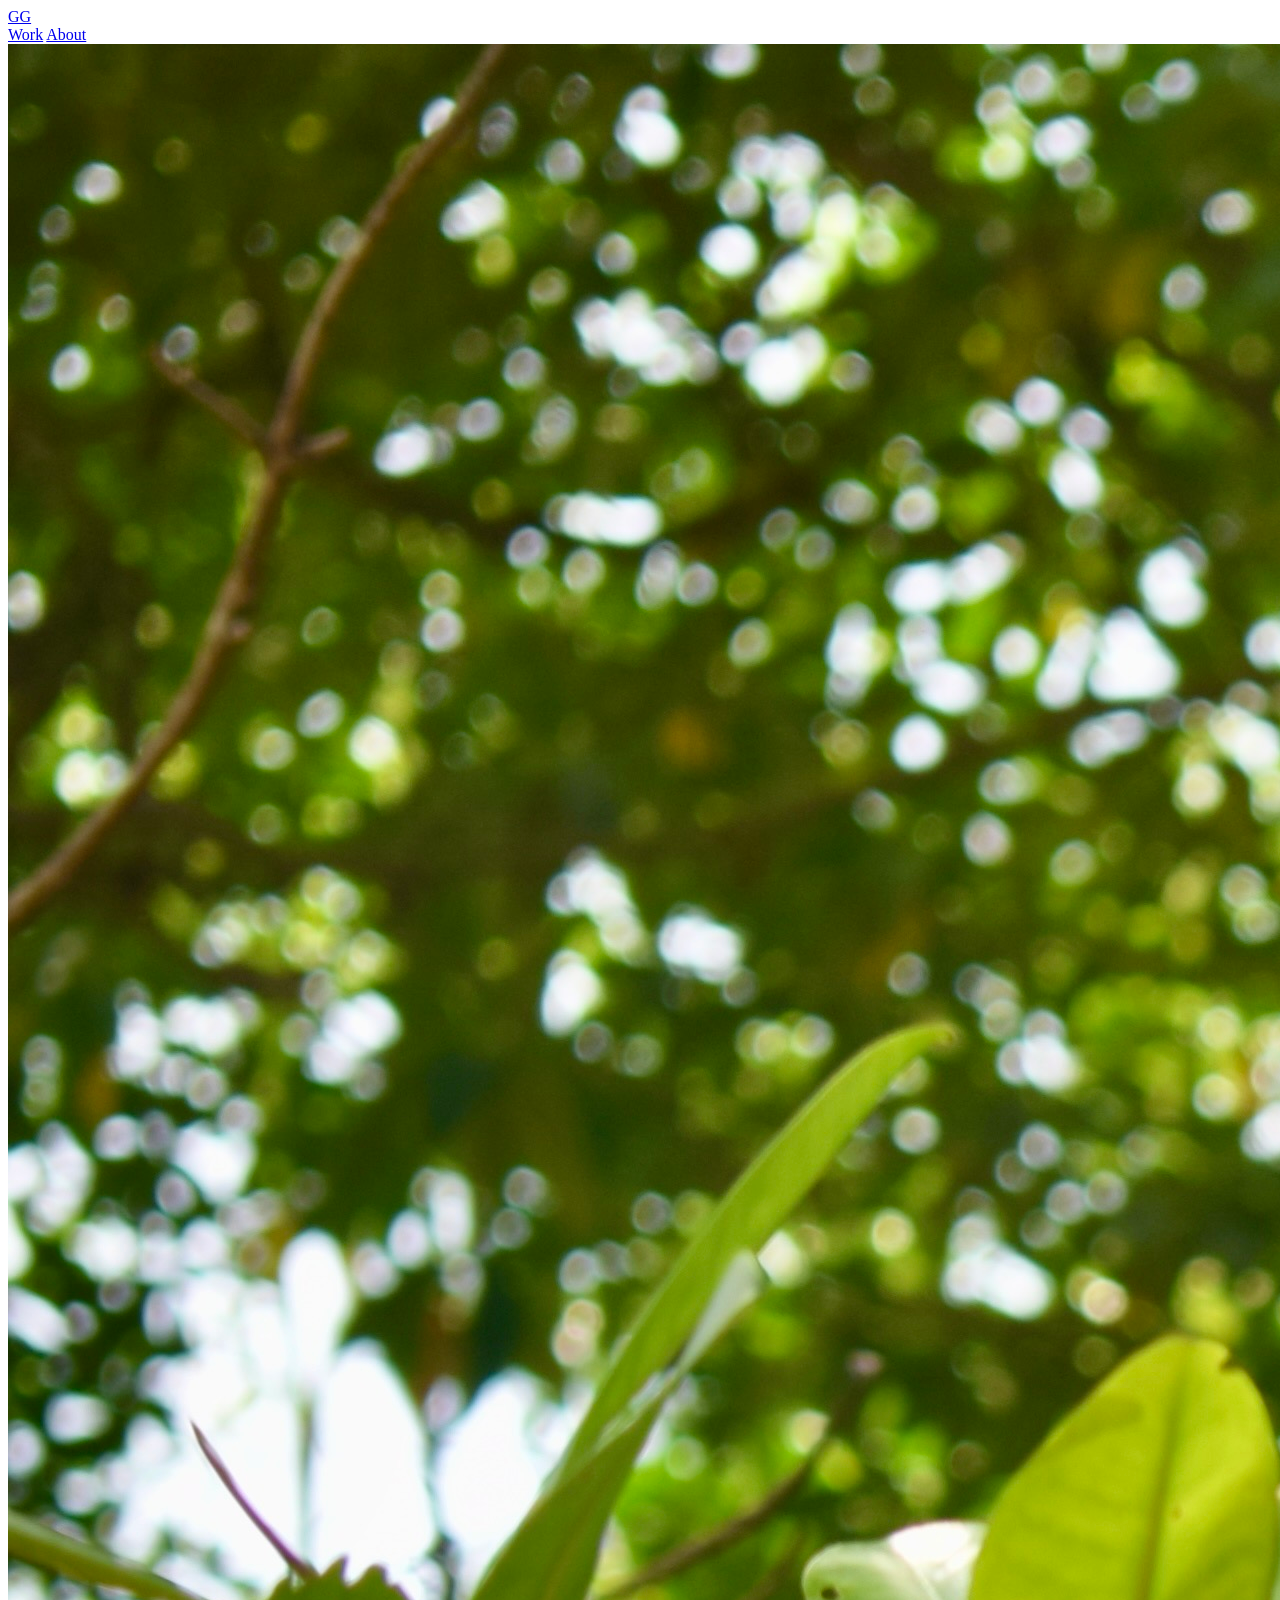
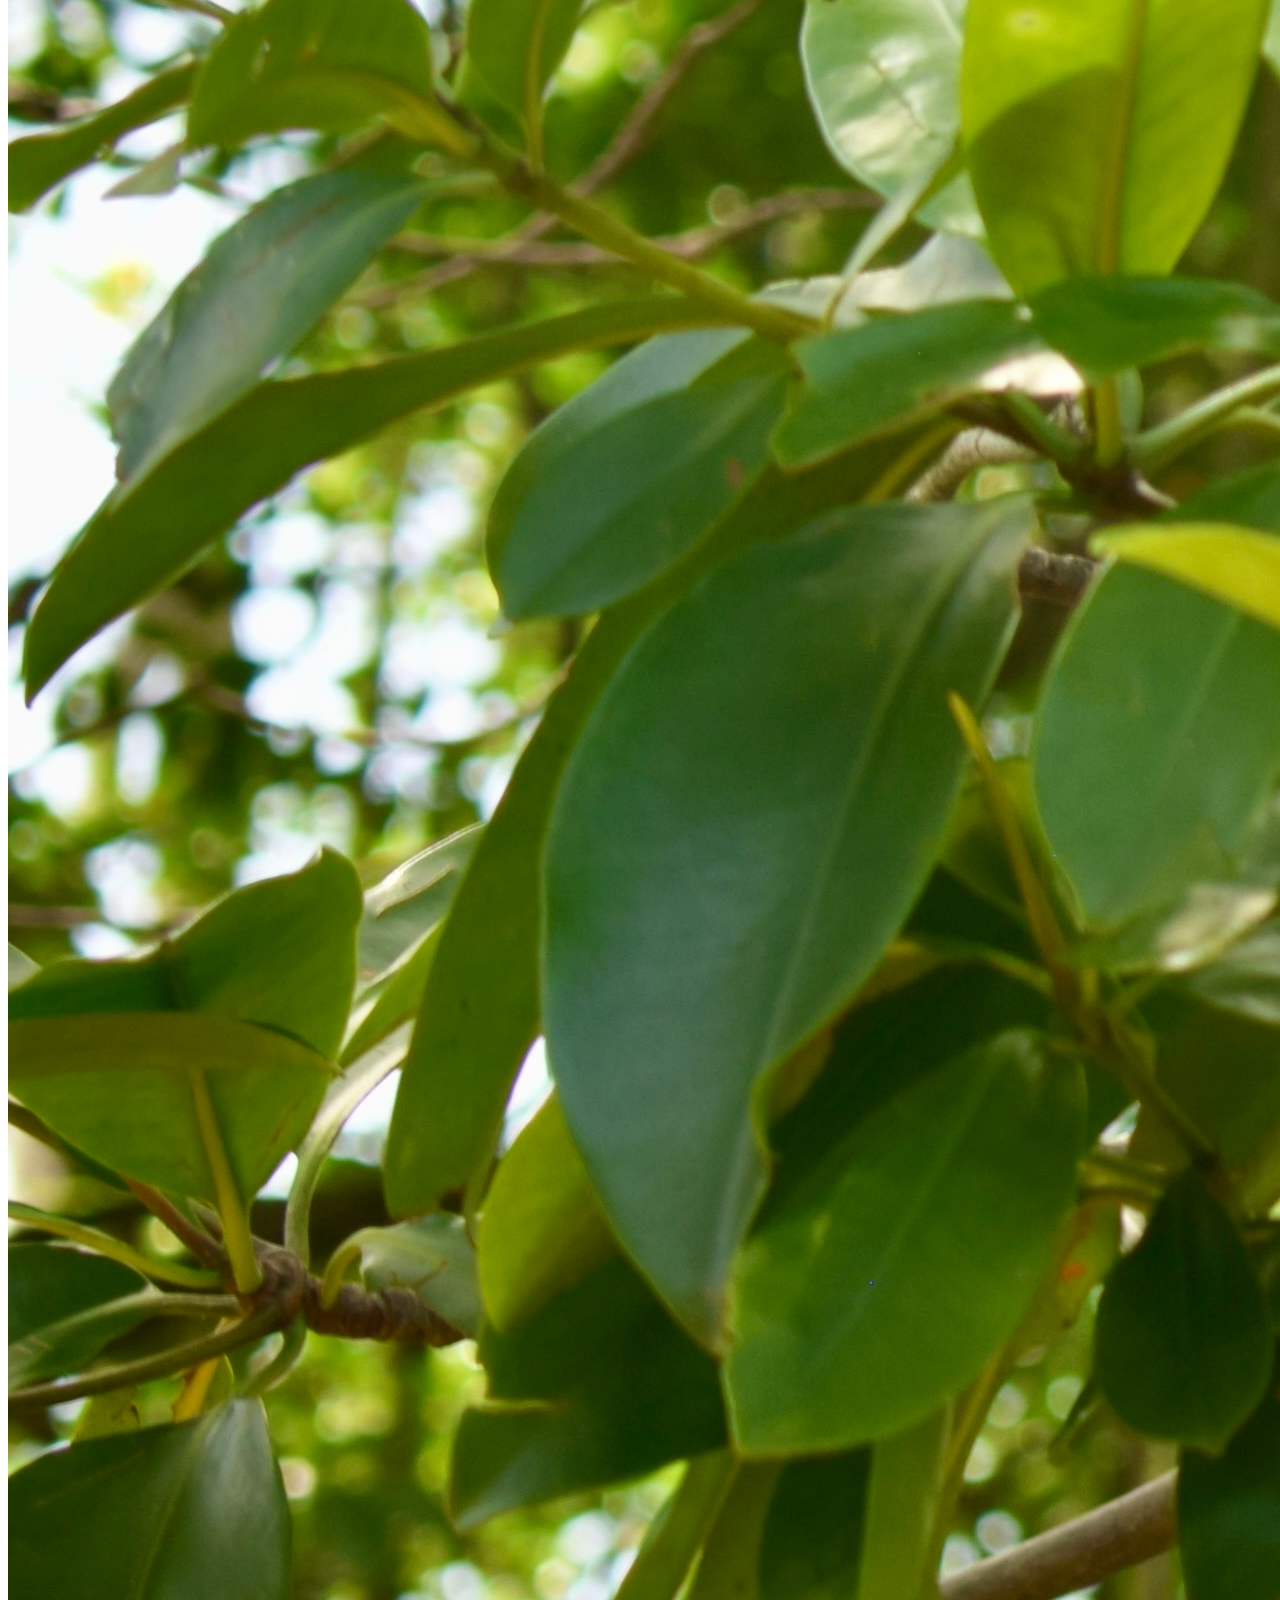
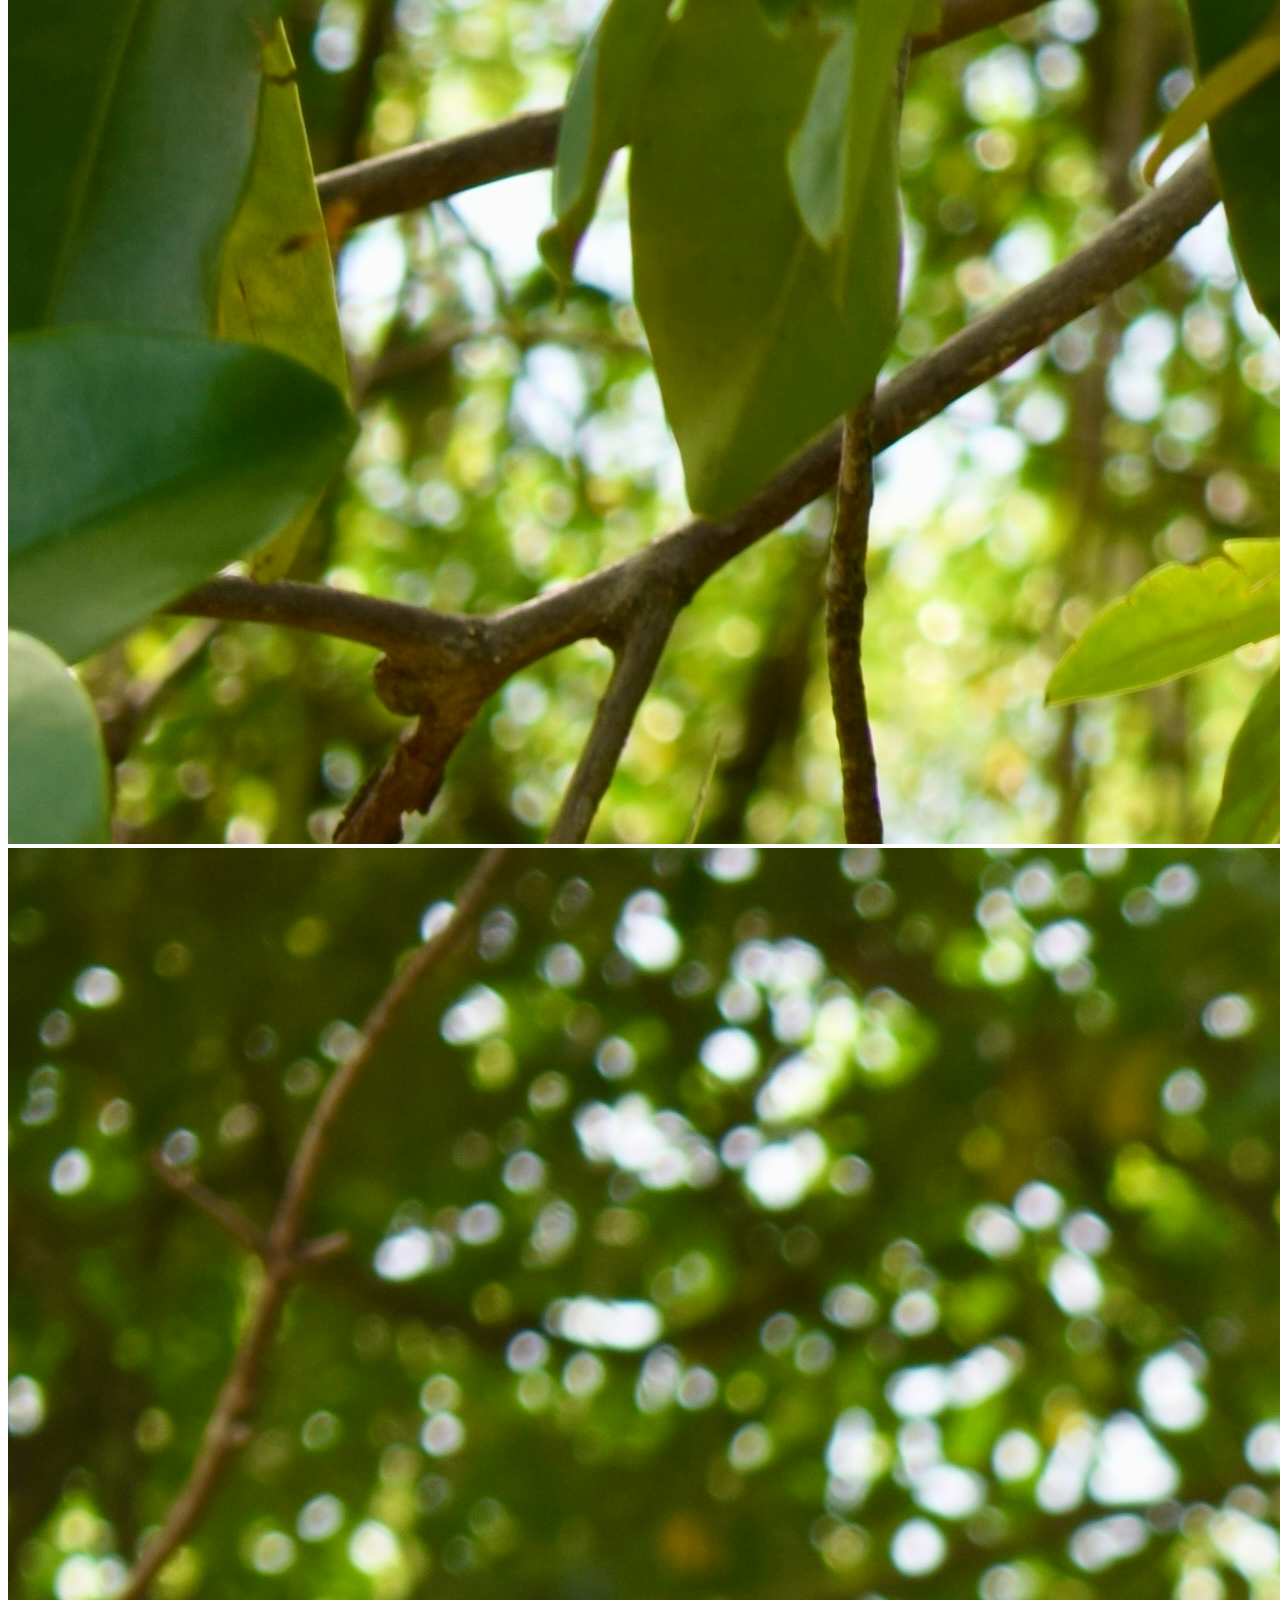
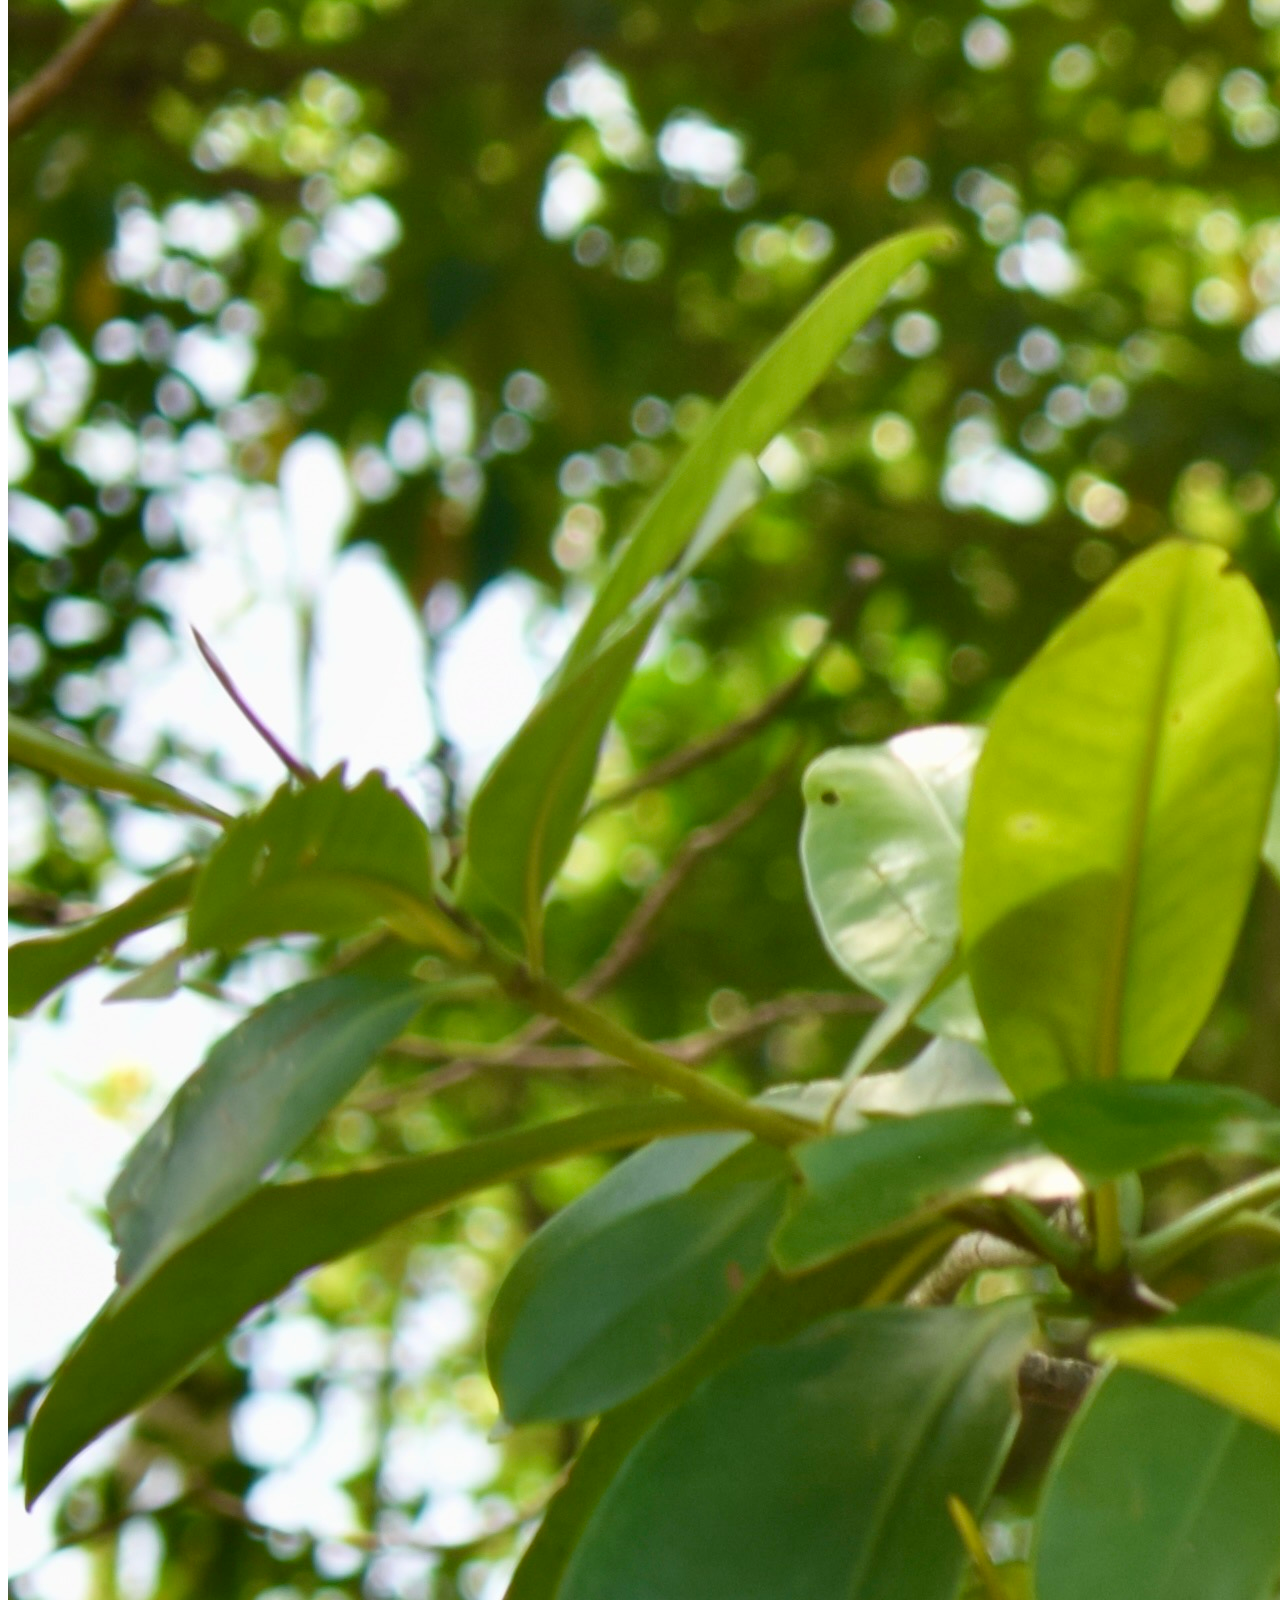
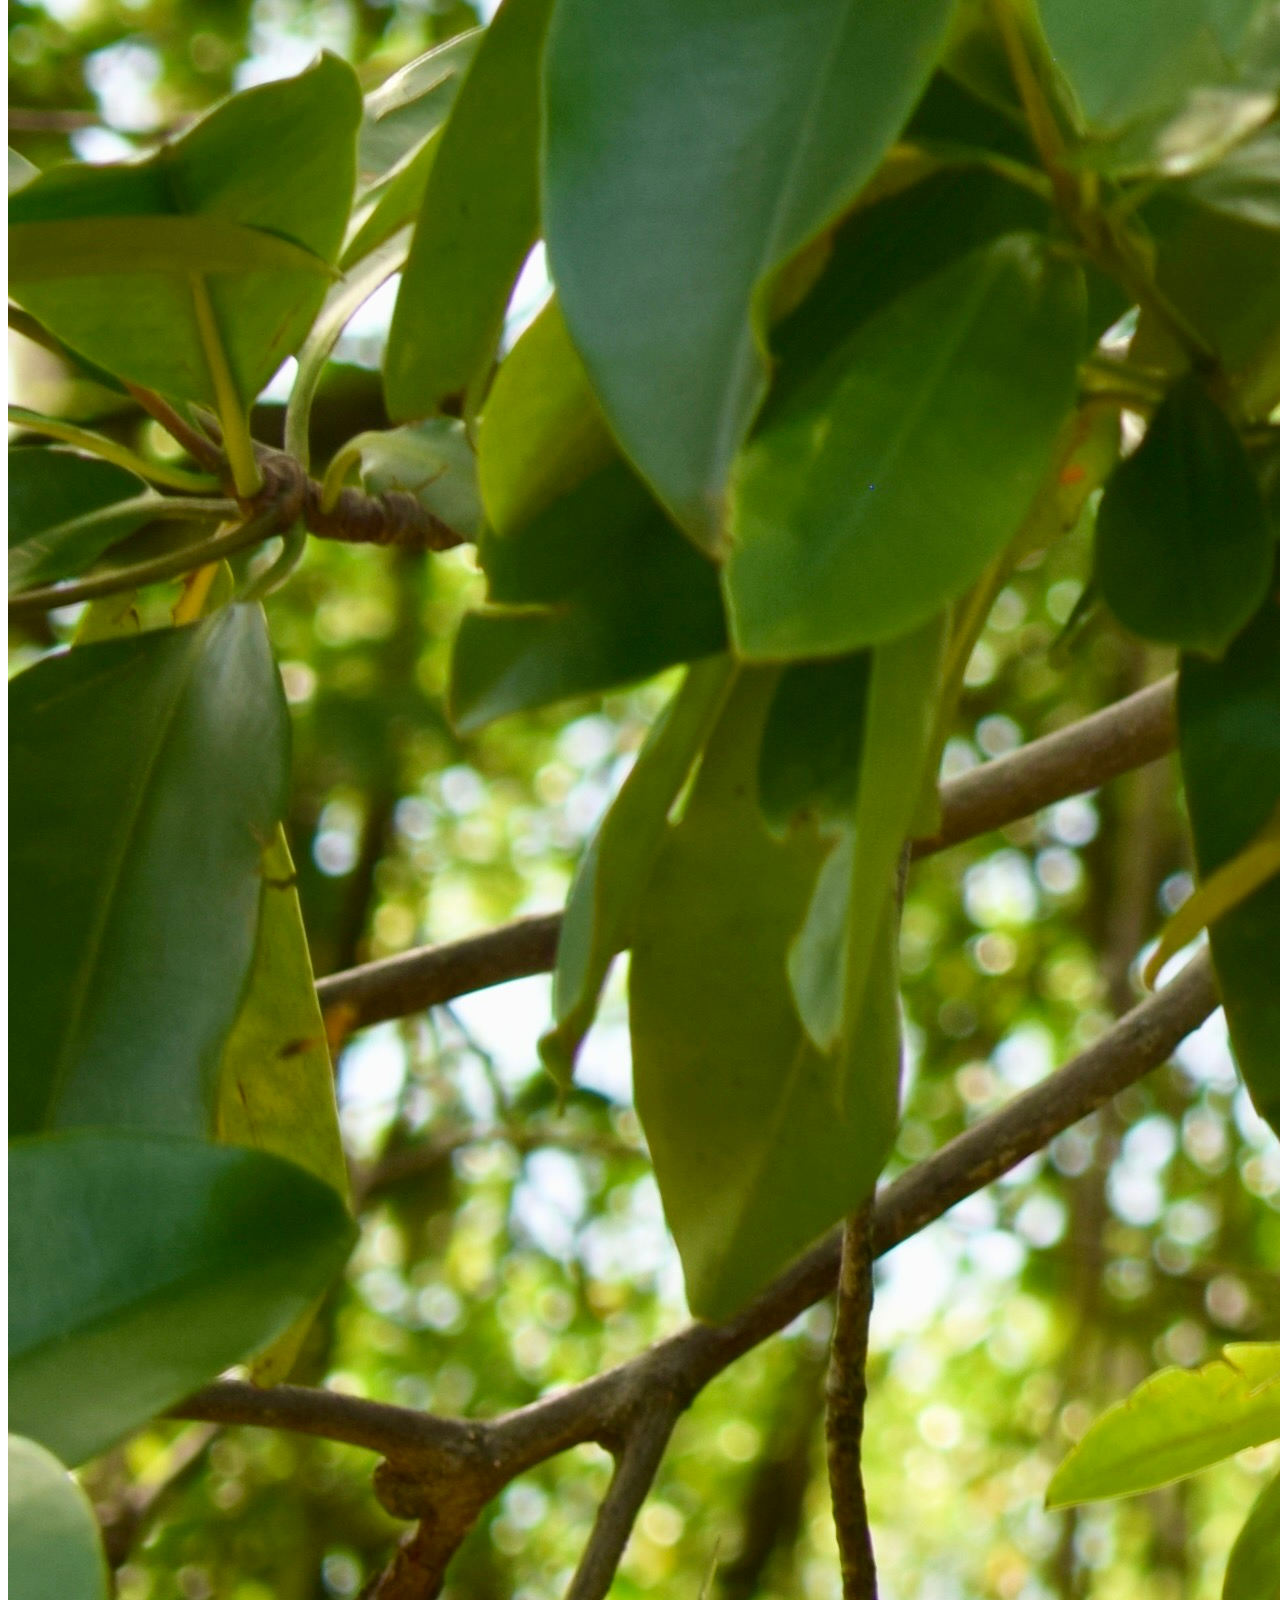
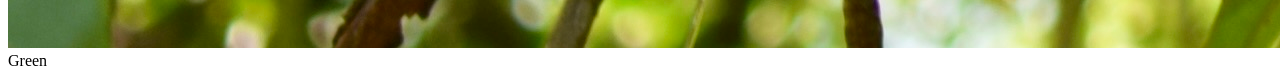
==== index.html @ c8d43d5b "Add initial HTML structure for GG Photography site" ====
<!DOCTYPE html>
<html lang="en">
<head>
  <meta charset="UTF-8">
  <meta name="viewport" content="width=device-width, initial-scale=1.0">
  <title>GG Photography</title>
  <link rel="stylesheet" href="style.css">
</head>
<body>
  <header class="site-header">
    <div class="header-inner">
      <a class="logo" href="index.html">GG</a>
      <nav>
        <a href="index.html" class="active">Work</a>
        <a href="about.html">About</a>
      </nav>
    </div>
  </header>

  <main class="gallery">
    <div class="gallery-track">

      <article class="story-card" onclick="window.location='green/index.html'">
        <div class="card-inner">
          <img class="photo bw"    src="green/DSC_0020.JPG" alt="Green – black and white">
          <img class="photo color" src="green/DSC_0020.JPG" alt="Green – color">
          <div class="card-title">Green</div>
        </div>
      </article>

    </div>
  </main>

  <script src="script.js"></script>
</body>
</html>
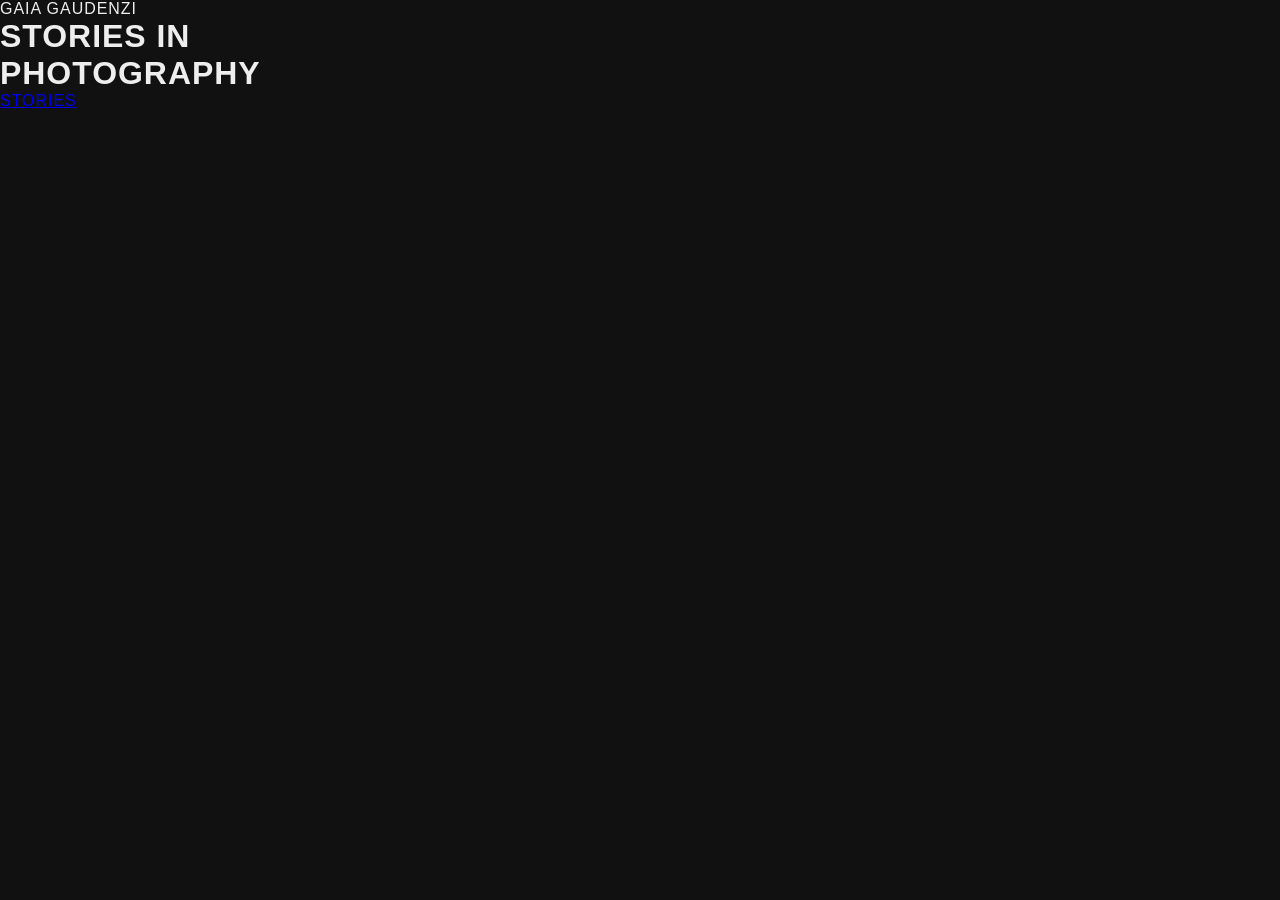
==== commit c2f217de: "Revise index.html for new branding and layout Updated title and added landing sections with name, ta" ====
--- a/index.html
+++ b/index.html
@@ -3,33 +3,27 @@
 <head>
   <meta charset="UTF-8">
   <meta name="viewport" content="width=device-width, initial-scale=1.0">
-  <title>GG Photography</title>
+  <title>Gaia Gaudenzi</title>
   <link rel="stylesheet" href="style.css">
 </head>
-<body>
-  <header class="site-header">
-    <div class="header-inner">
-      <a class="logo" href="index.html">GG</a>
-      <nav>
-        <a href="index.html" class="active">Work</a>
-        <a href="about.html">About</a>
-      </nav>
-    </div>
-  </header>
+<body class="landing">
 
-  <main class="gallery">
-    <div class="gallery-track">
+  <div class="landing-bg" style="background-image:url('DSC_0516.JPG')"></div>
+  <div class="landing-overlay"></div>
 
-      <article class="story-card" onclick="window.location='green/index.html'">
-        <div class="card-inner">
-          <img class="photo bw"    src="green/DSC_0020.JPG" alt="Green – black and white">
-          <img class="photo color" src="green/DSC_0020.JPG" alt="Green – color">
-          <div class="card-title">Green</div>
-        </div>
-      </article>
+  <!-- Top-left: name -->
+  <div class="landing-name">
+    <span>GAIA</span>
+    <span>GAUDENZI</span>
+  </div>
 
-    </div>
-  </main>
+  <!-- Centre: tagline -->
+  <div class="landing-center">
+    <h1 class="landing-title">STORIES IN<br>PHOTOGRAPHY</h1>
+  </div>
+
+  <!-- Bottom-right: stories link (vertical) -->
+  <a class="landing-stories-link" href="stories.html">STORIES</a>
 
   <script src="script.js"></script>
 </body>
--- a/style.css
+++ b/style.css
@@ -0,0 +1,290 @@
+/* ============================================================
+   GG Photography Portfolio – style.css
+   Adaptive theme: white by day (6-20h), dark by night (20-6h)
+   ============================================================ */
+
+/* ── RESET & BASE ── */
+*, *::before, *::after { box-sizing: border-box; margin: 0; padding: 0; }
+
+:root {
+  --bg:        #ffffff;
+  --fg:        #111111;
+  --header-bg: rgba(255,255,255,0.92);
+  --accent:    #111;
+  --card-gap:  2vw;
+  --card-h:    90vh;
+}
+
+body.night {
+  --bg:        #111111;
+  --fg:        #eeeeee;
+  --header-bg: rgba(17,17,17,0.92);
+  --accent:    #eee;
+}
+
+html { font-size: 16px; }
+
+body {
+  background: var(--bg);
+  color:       var(--fg);
+  font-family: 'Helvetica Neue', Helvetica, Arial, sans-serif;
+  letter-spacing: 0.06em;
+  overflow-x: hidden;
+  transition: background 0.6s ease, color 0.6s ease;
+}
+
+/* ── HEADER ── */
+.site-header {
+  position:   fixed;
+  top: 0; left: 0; right: 0;
+  z-index:    100;
+  padding:    1.2rem 2.5rem;
+  display:    flex;
+  align-items: center;
+  background: var(--header-bg);
+  backdrop-filter: blur(8px);
+  -webkit-backdrop-filter: blur(8px);
+  border-bottom: 1px solid rgba(128,128,128,0.15);
+  transition: background 0.6s ease;
+}
+
+.header-inner {
+  width:   100%;
+  display: flex;
+  align-items: center;
+  justify-content: space-between;
+}
+
+.logo {
+  font-size:      1.1rem;
+  font-weight:    700;
+  letter-spacing: 0.15em;
+  text-decoration: none;
+  color: var(--fg);
+  text-transform: uppercase;
+}
+
+nav a {
+  margin-left:  2rem;
+  font-size:    0.78rem;
+  font-weight:  500;
+  letter-spacing: 0.12em;
+  text-transform: uppercase;
+  text-decoration: none;
+  color: var(--fg);
+  opacity: 0.55;
+  transition: opacity 0.2s;
+}
+nav a.active,
+nav a:hover { opacity: 1; }
+
+/* ── LANDING GALLERY (horizontal scroll) ── */
+.gallery {
+  padding-top: 70px;        /* header height */
+  height:      100vh;
+  overflow:    hidden;
+  display:     flex;
+  align-items: center;
+}
+
+.gallery-track {
+  display:         flex;
+  flex-direction:  row;
+  gap:             var(--card-gap);
+  padding:         0 3vw;
+  overflow-x:      auto;
+  scroll-snap-type: x mandatory;
+  -webkit-overflow-scrolling: touch;
+  height:          100%;
+  align-items:     center;
+  scrollbar-width: none;      /* Firefox */
+}
+.gallery-track::-webkit-scrollbar { display: none; }
+
+/* ── STORY CARD ── */
+.story-card {
+  flex:           0 0 auto;
+  width:          clamp(280px, 55vw, 820px);
+  height:         var(--card-h);
+  cursor:         pointer;
+  scroll-snap-align: center;
+  position:       relative;
+  overflow:       hidden;
+  border-radius:  2px;
+}
+
+.card-inner {
+  position: relative;
+  width:    100%;
+  height:   100%;
+}
+
+/* Both images fill the card */
+.card-inner .photo {
+  position:    absolute;
+  inset:       0;
+  width:       100%;
+  height:      100%;
+  object-fit:  cover;
+  display:     block;
+  transition:  opacity 0.55s ease, filter 0.55s ease;
+}
+
+/* BW layer – always on top at rest, filtered to grayscale */
+.card-inner .photo.bw {
+  filter:  grayscale(1);
+  opacity: 1;
+  z-index: 2;
+}
+
+/* Color layer – underneath, full color */
+.card-inner .photo.color {
+  filter:  grayscale(0);
+  opacity: 0;
+  z-index: 1;
+}
+
+/* On hover: fade bw out, color in */
+.story-card:hover .photo.bw    { opacity: 0; }
+.story-card:hover .photo.color { opacity: 1; }
+
+/* Card title */
+.card-title {
+  position:    absolute;
+  inset:       0;
+  display:     flex;
+  align-items: center;
+  justify-content: center;
+  font-size:   clamp(2rem, 5vw, 4.5rem);
+  font-weight: 300;
+  letter-spacing: 0.25em;
+  text-transform: uppercase;
+  color:       rgba(255,255,255,0.0);
+  text-shadow: none;
+  z-index:     3;
+  transition:  color 0.45s ease;
+  pointer-events: none;
+  user-select: none;
+}
+
+.story-card:hover .card-title {
+  color: rgba(255,255,255,0.92);
+  text-shadow: 0 2px 24px rgba(0,0,0,0.45);
+}
+
+/* ── STORY PAGE (green/index.html) ── */
+.story-page {
+  padding-top: 80px;
+}
+
+.story-page-header {
+  padding: 3rem 3vw 2rem;
+}
+
+.story-page-header h1 {
+  font-size:   clamp(2rem, 6vw, 5rem);
+  font-weight: 200;
+  letter-spacing: 0.3em;
+  text-transform: uppercase;
+}
+
+.story-back {
+  display:         inline-flex;
+  align-items:     center;
+  gap:             0.5rem;
+  font-size:       0.78rem;
+  letter-spacing:  0.12em;
+  text-transform:  uppercase;
+  text-decoration: none;
+  color:           var(--fg);
+  opacity:         0.55;
+  margin-bottom:   1.5rem;
+  transition:      opacity 0.2s;
+}
+.story-back:hover { opacity: 1; }
+
+/* Masonry-style photo grid */
+.photo-grid {
+  columns:        2 420px;
+  column-gap:     1rem;
+  padding:        0 3vw 4rem;
+}
+
+.photo-grid figure {
+  break-inside:  avoid;
+  margin-bottom: 1rem;
+  overflow:      hidden;
+}
+
+.photo-grid img {
+  display:    block;
+  width:      100%;
+  height:     auto;
+  object-fit: cover;
+  transition: transform 0.5s ease, opacity 0.4s;
+}
+
+.photo-grid figure:hover img {
+  transform: scale(1.02);
+}
+
+/* ── LIGHTBOX ── */
+#lightbox {
+  display:         none;
+  position:        fixed;
+  inset:           0;
+  z-index:         999;
+  background:      rgba(0,0,0,0.92);
+  align-items:     center;
+  justify-content: center;
+  padding:         2rem;
+}
+#lightbox.open { display: flex; }
+
+#lightbox img {
+  max-width:  92vw;
+  max-height: 88vh;
+  object-fit: contain;
+  border-radius: 2px;
+}
+
+#lightbox-close {
+  position:   absolute;
+  top:        1.2rem;
+  right:      1.5rem;
+  font-size:  2rem;
+  color:      #fff;
+  background: none;
+  border:     none;
+  cursor:     pointer;
+  line-height: 1;
+  opacity:    0.7;
+  transition: opacity 0.2s;
+}
+#lightbox-close:hover { opacity: 1; }
+
+#lightbox-prev,
+#lightbox-next {
+  position:   absolute;
+  top:        50%;
+  transform:  translateY(-50%);
+  font-size:  2.5rem;
+  color:      #fff;
+  background: none;
+  border:     none;
+  cursor:     pointer;
+  opacity:    0.5;
+  transition: opacity 0.2s;
+  padding:    1rem;
+}
+#lightbox-prev { left:  1rem; }
+#lightbox-next { right: 1rem; }
+#lightbox-prev:hover,
+#lightbox-next:hover { opacity: 1; }
+
+/* ── RESPONSIVE ── */
+@media (max-width: 600px) {
+  .story-card { width: 88vw; }
+  .photo-grid { columns: 1; }
+  nav a { margin-left: 1rem; }
+}
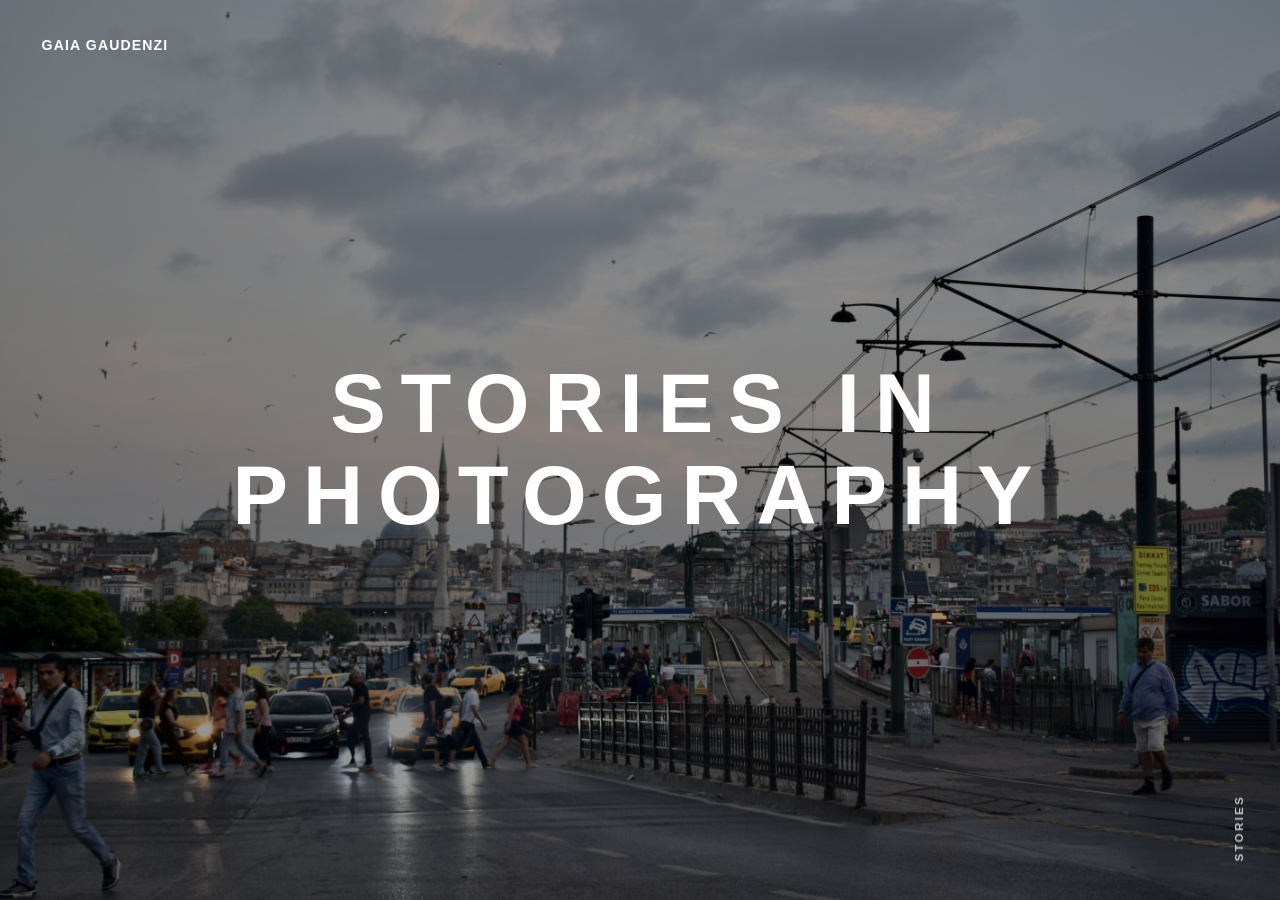
==== commit 959b14fd: "Refactor landing name and title for clarity" ====
--- a/index.html
+++ b/index.html
@@ -11,15 +11,12 @@
   <div class="landing-bg" style="background-image:url('DSC_0516.JPG')"></div>
   <div class="landing-overlay"></div>
 
-  <!-- Top-left: name -->
-  <div class="landing-name">
-    <span>GAIA</span>
-    <span>GAUDENZI</span>
-  </div>
+  <!-- Top-left: name on one line -->
+  <div class="landing-name">GAIA GAUDENZI</div>
 
   <!-- Centre: tagline -->
   <div class="landing-center">
-    <h1 class="landing-title">STORIES IN<br>PHOTOGRAPHY</h1>
+    <h1 class="landing-title">STORIES IN PHOTOGRAPHY</h1>
   </div>
 
   <!-- Bottom-right: stories link (vertical) -->
--- a/style.css
+++ b/style.css
@@ -1,290 +1,354 @@
 /* ============================================================
-   GG Photography Portfolio – style.css
-   Adaptive theme: white by day (6-20h), dark by night (20-6h)
+   Gaia Gaudenzi Photography - style.css
    ============================================================ */
 
-/* ── RESET & BASE ── */
 *, *::before, *::after { box-sizing: border-box; margin: 0; padding: 0; }
+html, body { width: 100%; height: 100%; }
 
 :root {
-  --bg:        #ffffff;
-  --fg:        #111111;
-  --header-bg: rgba(255,255,255,0.92);
-  --accent:    #111;
-  --card-gap:  2vw;
-  --card-h:    90vh;
-}
-
+  --bg:  #ffffff;
+  --fg:  #111111;
+}
 body.night {
-  --bg:        #111111;
-  --fg:        #eeeeee;
-  --header-bg: rgba(17,17,17,0.92);
-  --accent:    #eee;
-}
-
-html { font-size: 16px; }
-
-body {
+  --bg:  #111111;
+  --fg:  #eeeeee;
+}
+
+/* LANDING */
+body.landing {
+  overflow: hidden;
+  font-family: 'Helvetica Neue', Helvetica, Arial, sans-serif;
+}
+.landing-bg {
+  position: fixed;
+  inset: 0;
+  background-size: cover;
+  background-position: center;
+  background-repeat: no-repeat;
+  z-index: 0;
+}
+.landing-overlay {
+  position: fixed;
+  inset: 0;
+  background: rgba(0,0,0,0.42);
+  z-index: 1;
+}
+.landing-name {
+  position: fixed;
+  top: 2.4rem;
+  left: 2.6rem;
+  z-index: 10;
+  display: flex;
+  flex-direction: column;
+  line-height: 1.05;
+  font-size: clamp(0.75rem, 1.1vw, 1rem);
+  font-weight: 700;
+  letter-spacing: 0.08em;
+  color: #ffffff;
+  text-transform: uppercase;
+}
+.landing-center {
+  position: fixed;
+  inset: 0;
+  display: flex;
+  align-items: center;
+  justify-content: center;
+  z-index: 10;
+  pointer-events: none;
+}
+.landing-title {
+  text-align: center;
+  font-size: clamp(2.4rem, 6.5vw, 7rem);
+  font-weight: 700;
+  letter-spacing: 0.18em;
+  line-height: 1.1;
+  color: #ffffff;
+  text-transform: uppercase;
+  pointer-events: auto;
+}
+.landing-stories-link {
+  position: fixed;
+  bottom: 2.4rem;
+  right: 2.2rem;
+  z-index: 10;
+  writing-mode: vertical-rl;
+  text-orientation: mixed;
+  transform: rotate(180deg);
+  font-size: 0.72rem;
+  font-weight: 700;
+  letter-spacing: 0.2em;
+  text-transform: uppercase;
+  text-decoration: none;
+  color: #ffffff;
+  opacity: 0.75;
+  transition: opacity 0.25s;
+}
+.landing-stories-link:hover { opacity: 1; }
+
+/* STORIES PAGE */
+body.stories-page {
   background: var(--bg);
-  color:       var(--fg);
+  color: var(--fg);
   font-family: 'Helvetica Neue', Helvetica, Arial, sans-serif;
-  letter-spacing: 0.06em;
-  overflow-x: hidden;
-  transition: background 0.6s ease, color 0.6s ease;
-}
-
-/* ── HEADER ── */
-.site-header {
-  position:   fixed;
+  transition: background 0.6s, color 0.6s;
+}
+.stories-header {
+  position: fixed;
   top: 0; left: 0; right: 0;
-  z-index:    100;
-  padding:    1.2rem 2.5rem;
-  display:    flex;
-  align-items: center;
-  background: var(--header-bg);
+  z-index: 100;
+  padding: 1.2rem 2.4rem;
+  display: flex;
+  align-items: center;
+  justify-content: space-between;
+  background: var(--bg);
   backdrop-filter: blur(8px);
   -webkit-backdrop-filter: blur(8px);
-  border-bottom: 1px solid rgba(128,128,128,0.15);
-  transition: background 0.6s ease;
-}
-
-.header-inner {
-  width:   100%;
-  display: flex;
-  align-items: center;
-  justify-content: space-between;
-}
-
-.logo {
-  font-size:      1.1rem;
-  font-weight:    700;
-  letter-spacing: 0.15em;
-  text-decoration: none;
-  color: var(--fg);
-  text-transform: uppercase;
-}
-
-nav a {
-  margin-left:  2rem;
-  font-size:    0.78rem;
-  font-weight:  500;
-  letter-spacing: 0.12em;
-  text-transform: uppercase;
-  text-decoration: none;
-  color: var(--fg);
-  opacity: 0.55;
-  transition: opacity 0.2s;
-}
-nav a.active,
-nav a:hover { opacity: 1; }
-
-/* ── LANDING GALLERY (horizontal scroll) ── */
+  border-bottom: 1px solid rgba(128,128,128,0.13);
+  transition: background 0.6s;
+}
+.stories-logo {
+  font-size: 0.82rem;
+  font-weight: 700;
+  letter-spacing: 0.12em;
+  text-transform: uppercase;
+  text-decoration: none;
+  color: var(--fg);
+  display: flex;
+  flex-direction: column;
+  line-height: 1.05;
+}
+.stories-nav a {
+  margin-left: 1.8rem;
+  font-size: 0.72rem;
+  font-weight: 700;
+  letter-spacing: 0.12em;
+  text-transform: uppercase;
+  text-decoration: none;
+  color: var(--fg);
+  opacity: 0.5;
+  transition: opacity 0.2s;
+}
+.stories-nav a.active, .stories-nav a:hover { opacity: 1; }
+
+/* GALLERY */
 .gallery {
-  padding-top: 70px;        /* header height */
-  height:      100vh;
-  overflow:    hidden;
-  display:     flex;
-  align-items: center;
-}
-
+  padding-top: 70px;
+  height: 100vh;
+  display: flex;
+  align-items: center;
+  overflow: hidden;
+}
 .gallery-track {
-  display:         flex;
-  flex-direction:  row;
-  gap:             var(--card-gap);
-  padding:         0 3vw;
-  overflow-x:      auto;
+  display: flex;
+  gap: 2vw;
+  padding: 0 3vw;
+  overflow-x: auto;
   scroll-snap-type: x mandatory;
   -webkit-overflow-scrolling: touch;
-  height:          100%;
-  align-items:     center;
-  scrollbar-width: none;      /* Firefox */
+  height: 100%;
+  align-items: center;
+  scrollbar-width: none;
 }
 .gallery-track::-webkit-scrollbar { display: none; }
 
-/* ── STORY CARD ── */
+/* STORY CARD - smaller */
 .story-card {
-  flex:           0 0 auto;
-  width:          clamp(280px, 55vw, 820px);
-  height:         var(--card-h);
-  cursor:         pointer;
+  flex: 0 0 auto;
+  width: clamp(180px, 28vw, 420px);
+  height: 60vh;
+  cursor: pointer;
   scroll-snap-align: center;
-  position:       relative;
-  overflow:       hidden;
-  border-radius:  2px;
-}
-
+  position: relative;
+  overflow: hidden;
+  border-radius: 2px;
+}
 .card-inner {
   position: relative;
-  width:    100%;
-  height:   100%;
-}
-
-/* Both images fill the card */
+  width: 100%;
+  height: 100%;
+}
 .card-inner .photo {
-  position:    absolute;
-  inset:       0;
-  width:       100%;
-  height:      100%;
-  object-fit:  cover;
-  display:     block;
-  transition:  opacity 0.55s ease, filter 0.55s ease;
-}
-
-/* BW layer – always on top at rest, filtered to grayscale */
+  position: absolute;
+  inset: 0;
+  width: 100%;
+  height: 100%;
+  object-fit: cover;
+  display: block;
+  transition: opacity 0.55s ease, filter 0.55s ease;
+}
 .card-inner .photo.bw {
-  filter:  grayscale(1);
+  filter: grayscale(1);
   opacity: 1;
   z-index: 2;
 }
-
-/* Color layer – underneath, full color */
 .card-inner .photo.color {
-  filter:  grayscale(0);
+  filter: grayscale(0);
   opacity: 0;
   z-index: 1;
 }
-
-/* On hover: fade bw out, color in */
 .story-card:hover .photo.bw    { opacity: 0; }
 .story-card:hover .photo.color { opacity: 1; }
-
-/* Card title */
 .card-title {
-  position:    absolute;
-  inset:       0;
-  display:     flex;
+  position: absolute;
+  inset: 0;
+  display: flex;
   align-items: center;
   justify-content: center;
-  font-size:   clamp(2rem, 5vw, 4.5rem);
-  font-weight: 300;
+  font-size: clamp(1.2rem, 3vw, 2.8rem);
+  font-weight: 700;
   letter-spacing: 0.25em;
   text-transform: uppercase;
-  color:       rgba(255,255,255,0.0);
-  text-shadow: none;
-  z-index:     3;
-  transition:  color 0.45s ease;
+  color: rgba(255,255,255,0.0);
+  z-index: 3;
+  transition: color 0.45s ease;
   pointer-events: none;
   user-select: none;
 }
-
 .story-card:hover .card-title {
   color: rgba(255,255,255,0.92);
-  text-shadow: 0 2px 24px rgba(0,0,0,0.45);
-}
-
-/* ── STORY PAGE (green/index.html) ── */
-.story-page {
+  text-shadow: 0 2px 24px rgba(0,0,0,0.5);
+}
+
+/* STORY DETAIL PAGE */
+body.story-page {
+  background: var(--bg);
+  color: var(--fg);
+  font-family: 'Helvetica Neue', Helvetica, Arial, sans-serif;
+  transition: background 0.6s, color 0.6s;
   padding-top: 80px;
 }
-
+.site-header {
+  position: fixed;
+  top: 0; left: 0; right: 0;
+  z-index: 100;
+  padding: 1.2rem 2.4rem;
+  display: flex;
+  align-items: center;
+  background: var(--bg);
+  backdrop-filter: blur(8px);
+  -webkit-backdrop-filter: blur(8px);
+  border-bottom: 1px solid rgba(128,128,128,0.13);
+  transition: background 0.6s;
+}
+.header-inner {
+  width: 100%;
+  display: flex;
+  align-items: center;
+  justify-content: space-between;
+}
+.logo {
+  font-size: 0.82rem;
+  font-weight: 700;
+  letter-spacing: 0.12em;
+  text-transform: uppercase;
+  text-decoration: none;
+  color: var(--fg);
+  display: flex;
+  flex-direction: column;
+  line-height: 1.05;
+}
+nav a {
+  margin-left: 1.8rem;
+  font-size: 0.72rem;
+  font-weight: 700;
+  letter-spacing: 0.12em;
+  text-transform: uppercase;
+  text-decoration: none;
+  color: var(--fg);
+  opacity: 0.5;
+  transition: opacity 0.2s;
+}
+nav a.active, nav a:hover { opacity: 1; }
 .story-page-header {
-  padding: 3rem 3vw 2rem;
-}
-
+  padding: 2.5rem 3vw 1.5rem;
+}
+.story-back {
+  display: inline-flex;
+  align-items: center;
+  gap: 0.4rem;
+  font-size: 0.72rem;
+  letter-spacing: 0.12em;
+  text-transform: uppercase;
+  text-decoration: none;
+  color: var(--fg);
+  opacity: 0.5;
+  margin-bottom: 1.2rem;
+  transition: opacity 0.2s;
+}
+.story-back:hover { opacity: 1; }
 .story-page-header h1 {
-  font-size:   clamp(2rem, 6vw, 5rem);
-  font-weight: 200;
-  letter-spacing: 0.3em;
-  text-transform: uppercase;
-}
-
-.story-back {
-  display:         inline-flex;
-  align-items:     center;
-  gap:             0.5rem;
-  font-size:       0.78rem;
-  letter-spacing:  0.12em;
-  text-transform:  uppercase;
-  text-decoration: none;
-  color:           var(--fg);
-  opacity:         0.55;
-  margin-bottom:   1.5rem;
-  transition:      opacity 0.2s;
-}
-.story-back:hover { opacity: 1; }
-
-/* Masonry-style photo grid */
+  font-size: clamp(2rem, 6vw, 5rem);
+  font-weight: 700;
+  letter-spacing: 0.28em;
+  text-transform: uppercase;
+}
 .photo-grid {
-  columns:        2 420px;
-  column-gap:     1rem;
-  padding:        0 3vw 4rem;
-}
-
+  columns: 2 380px;
+  column-gap: 0.8rem;
+  padding: 0 3vw 4rem;
+}
 .photo-grid figure {
-  break-inside:  avoid;
-  margin-bottom: 1rem;
-  overflow:      hidden;
-}
-
+  break-inside: avoid;
+  margin-bottom: 0.8rem;
+  overflow: hidden;
+}
 .photo-grid img {
-  display:    block;
-  width:      100%;
-  height:     auto;
+  display: block;
+  width: 100%;
+  height: auto;
   object-fit: cover;
-  transition: transform 0.5s ease, opacity 0.4s;
-}
-
-.photo-grid figure:hover img {
-  transform: scale(1.02);
-}
-
-/* ── LIGHTBOX ── */
+  transition: transform 0.5s ease;
+}
+.photo-grid figure:hover img { transform: scale(1.02); }
+
+/* LIGHTBOX */
 #lightbox {
-  display:         none;
-  position:        fixed;
-  inset:           0;
-  z-index:         999;
-  background:      rgba(0,0,0,0.92);
-  align-items:     center;
+  display: none;
+  position: fixed;
+  inset: 0;
+  z-index: 999;
+  background: rgba(0,0,0,0.92);
+  align-items: center;
   justify-content: center;
-  padding:         2rem;
+  padding: 2rem;
 }
 #lightbox.open { display: flex; }
-
 #lightbox img {
-  max-width:  92vw;
+  max-width: 92vw;
   max-height: 88vh;
   object-fit: contain;
-  border-radius: 2px;
-}
-
+}
 #lightbox-close {
-  position:   absolute;
-  top:        1.2rem;
-  right:      1.5rem;
-  font-size:  2rem;
-  color:      #fff;
+  position: absolute;
+  top: 1.2rem; right: 1.5rem;
+  font-size: 2rem;
+  color: #fff;
   background: none;
-  border:     none;
-  cursor:     pointer;
-  line-height: 1;
-  opacity:    0.7;
+  border: none;
+  cursor: pointer;
+  opacity: 0.7;
   transition: opacity 0.2s;
 }
 #lightbox-close:hover { opacity: 1; }
-
-#lightbox-prev,
-#lightbox-next {
-  position:   absolute;
-  top:        50%;
-  transform:  translateY(-50%);
-  font-size:  2.5rem;
-  color:      #fff;
+#lightbox-prev, #lightbox-next {
+  position: absolute;
+  top: 50%;
+  transform: translateY(-50%);
+  font-size: 2.5rem;
+  color: #fff;
   background: none;
-  border:     none;
-  cursor:     pointer;
-  opacity:    0.5;
-  transition: opacity 0.2s;
-  padding:    1rem;
-}
-#lightbox-prev { left:  1rem; }
+  border: none;
+  cursor: pointer;
+  opacity: 0.5;
+  transition: opacity 0.2s;
+  padding: 1rem;
+}
+#lightbox-prev { left: 1rem; }
 #lightbox-next { right: 1rem; }
-#lightbox-prev:hover,
-#lightbox-next:hover { opacity: 1; }
-
-/* ── RESPONSIVE ── */
+#lightbox-prev:hover, #lightbox-next:hover { opacity: 1; }
+
 @media (max-width: 600px) {
-  .story-card { width: 88vw; }
+  .story-card { width: 80vw; height: 55vh; }
   .photo-grid { columns: 1; }
-  nav a { margin-left: 1rem; }
-}
+  .landing-title { font-size: 2.2rem; }
+}
